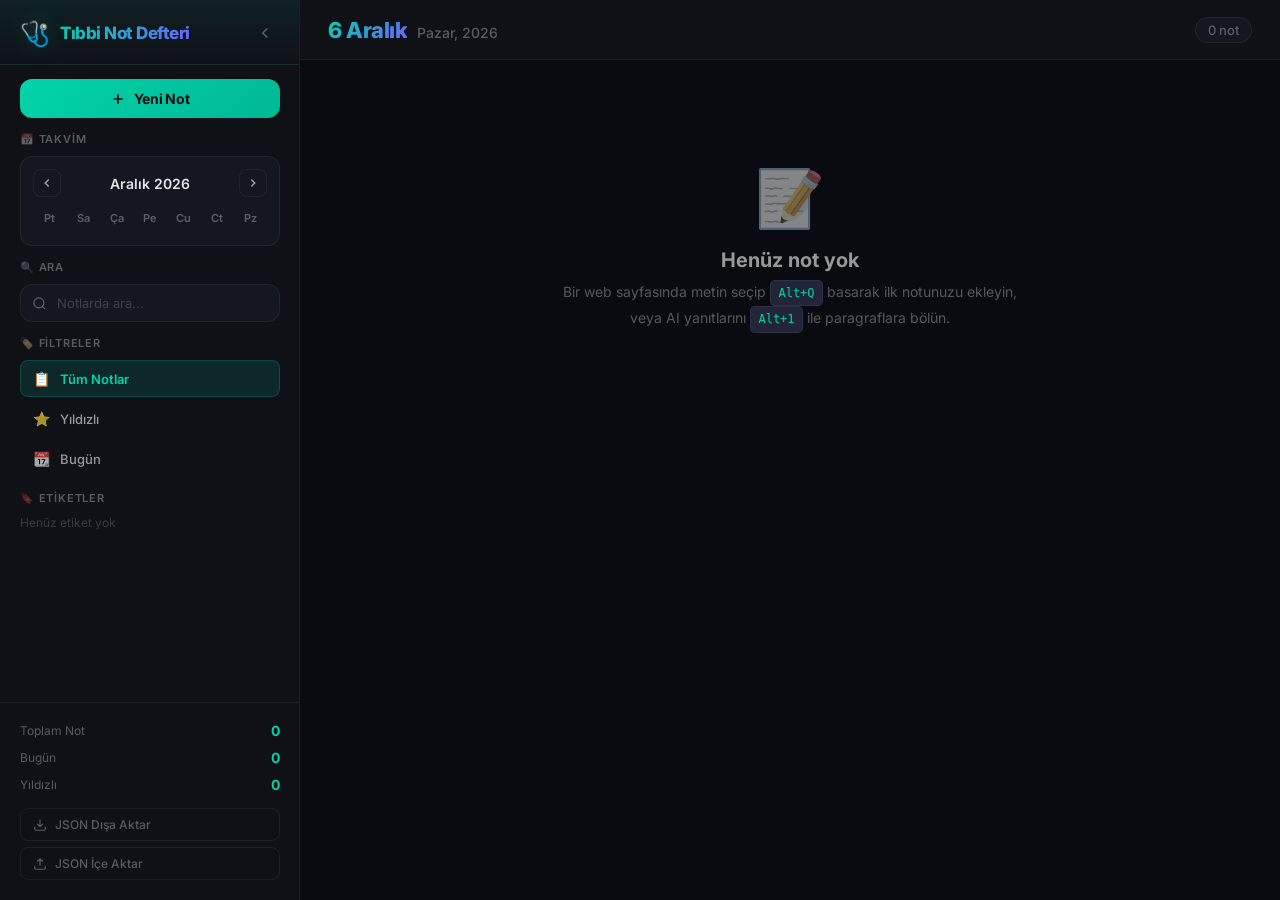
==== app/app.html @ 2c0965c0 "İlk commit: Tıbbi Not Kayıt ve Düzenleme Sistemi altyapısı" ====
<!DOCTYPE html>
<html lang="tr">
<head>
  <meta charset="UTF-8">
  <meta name="viewport" content="width=device-width, initial-scale=1.0">
  <title>Tıbbi Not Defteri</title>
  <link rel="preconnect" href="https://fonts.googleapis.com">
  <link rel="preconnect" href="https://fonts.gstatic.com" crossorigin>
  <link href="https://fonts.googleapis.com/css2?family=Inter:wght@300;400;500;600;700;800&display=swap" rel="stylesheet">
  <link rel="stylesheet" href="app.css">
</head>
<body>
  <div class="app-layout">
    <!-- ====== SIDEBAR ====== -->
    <aside class="sidebar" id="sidebar">
      <div class="sidebar-inner">
        <!-- Logo -->
        <div class="sidebar-header">
          <div class="sidebar-logo">
            <span class="sidebar-logo-icon">🩺</span>
            <span class="sidebar-logo-text">Tıbbi Not Defteri</span>
          </div>
          <button class="sidebar-toggle" id="sidebarToggle" title="Kenar çubuğunu kapat">
            <svg width="18" height="18" viewBox="0 0 24 24" fill="none" stroke="currentColor" stroke-width="2"><path d="M15 18l-6-6 6-6"/></svg>
          </button>
        </div>

        <!-- Quick Note -->
        <div class="sidebar-section">
          <button class="sidebar-new-note-btn" id="newNoteBtn">
            <svg width="16" height="16" viewBox="0 0 24 24" fill="none" stroke="currentColor" stroke-width="2.5"><path d="M12 5v14M5 12h14"/></svg>
            Yeni Not
          </button>
        </div>

        <!-- Calendar -->
        <div class="sidebar-section">
          <div class="sidebar-section-title">
            <span>📅 Takvim</span>
          </div>
          <div class="calendar" id="calendar">
            <div class="calendar-header">
              <button class="calendar-nav" id="calPrev">
                <svg width="14" height="14" viewBox="0 0 24 24" fill="none" stroke="currentColor" stroke-width="2.5"><path d="M15 18l-6-6 6-6"/></svg>
              </button>
              <span class="calendar-month" id="calMonth"></span>
              <button class="calendar-nav" id="calNext">
                <svg width="14" height="14" viewBox="0 0 24 24" fill="none" stroke="currentColor" stroke-width="2.5"><path d="M9 18l6-6-6-6"/></svg>
              </button>
            </div>
            <div class="calendar-weekdays">
              <span>Pt</span><span>Sa</span><span>Ça</span><span>Pe</span><span>Cu</span><span>Ct</span><span>Pz</span>
            </div>
            <div class="calendar-days" id="calDays"></div>
          </div>
        </div>

        <!-- Search -->
        <div class="sidebar-section">
          <div class="sidebar-section-title">
            <span>🔍 Ara</span>
          </div>
          <div class="search-box">
            <svg class="search-icon" width="15" height="15" viewBox="0 0 24 24" fill="none" stroke="currentColor" stroke-width="2"><circle cx="11" cy="11" r="8"/><path d="m21 21-4.35-4.35"/></svg>
            <input type="text" class="search-input" id="searchInput" placeholder="Notlarda ara...">
            <button class="search-clear" id="searchClear" style="display:none">✕</button>
          </div>
        </div>

        <!-- Filters -->
        <div class="sidebar-section">
          <div class="sidebar-section-title">
            <span>🏷️ Filtreler</span>
          </div>
          <div class="filter-buttons">
            <button class="filter-btn active" data-filter="all">
              <span class="filter-icon">📋</span> Tüm Notlar
            </button>
            <button class="filter-btn" data-filter="starred">
              <span class="filter-icon">⭐</span> Yıldızlı
            </button>
            <button class="filter-btn" data-filter="today">
              <span class="filter-icon">📆</span> Bugün
            </button>
          </div>
        </div>

        <!-- Tags -->
        <div class="sidebar-section">
          <div class="sidebar-section-title">
            <span>🔖 Etiketler</span>
          </div>
          <div class="tag-cloud" id="tagCloud">
            <div class="tag-empty">Henüz etiket yok</div>
          </div>
        </div>

        <!-- Stats -->
        <div class="sidebar-section sidebar-stats">
          <div class="sidebar-stat-row">
            <span class="sidebar-stat-label">Toplam Not</span>
            <span class="sidebar-stat-value" id="statTotal">0</span>
          </div>
          <div class="sidebar-stat-row">
            <span class="sidebar-stat-label">Bugün</span>
            <span class="sidebar-stat-value" id="statToday">0</span>
          </div>
          <div class="sidebar-stat-row">
            <span class="sidebar-stat-label">Yıldızlı</span>
            <span class="sidebar-stat-value" id="statStarred">0</span>
          </div>
        </div>

        <!-- Data Actions -->
        <div class="sidebar-section sidebar-data-actions">
          <button class="data-action-btn" id="exportBtn">
            <svg width="14" height="14" viewBox="0 0 24 24" fill="none" stroke="currentColor" stroke-width="2"><path d="M21 15v4a2 2 0 01-2 2H5a2 2 0 01-2-2v-4M7 10l5 5 5-5M12 15V3"/></svg>
            JSON Dışa Aktar
          </button>
          <button class="data-action-btn" id="importBtn">
            <svg width="14" height="14" viewBox="0 0 24 24" fill="none" stroke="currentColor" stroke-width="2"><path d="M21 15v4a2 2 0 01-2 2H5a2 2 0 01-2-2v-4M17 8l-5-5-5 5M12 3v12"/></svg>
            JSON İçe Aktar
          </button>
          <input type="file" id="importFile" accept=".json" style="display:none">
        </div>
      </div>
    </aside>

    <!-- ====== MAIN CONTENT ====== -->
    <main class="main-content" id="mainContent">
      <!-- Top Bar -->
      <div class="topbar">
        <button class="topbar-menu-btn" id="menuToggle" title="Menü">
          <svg width="20" height="20" viewBox="0 0 24 24" fill="none" stroke="currentColor" stroke-width="2"><path d="M3 12h18M3 6h18M3 18h18"/></svg>
        </button>
        <div class="topbar-title" id="topbarTitle">
          <span class="topbar-date-day" id="topbarDay"></span>
          <span class="topbar-date-full" id="topbarDate"></span>
        </div>
        <div class="topbar-actions">
          <span class="topbar-note-count" id="topbarNoteCount">0 not</span>
        </div>
      </div>

      <!-- Notes Container -->
      <div class="notes-container" id="notesContainer">
        <!-- Notes are rendered here dynamically -->
        <div class="notes-empty" id="notesEmpty">
          <div class="notes-empty-icon">📝</div>
          <div class="notes-empty-title">Henüz not yok</div>
          <div class="notes-empty-text">
            Bir web sayfasında metin seçip <kbd>Alt+Q</kbd> basarak ilk notunuzu ekleyin,<br>
            veya AI yanıtlarını <kbd>Alt+1</kbd> ile paragraflara bölün.
          </div>
        </div>
      </div>
    </main>
  </div>

  <!-- ====== MODALS ====== -->
  <!-- Edit Note Modal -->
  <div class="modal-overlay" id="editModal" style="display:none">
    <div class="modal">
      <div class="modal-header">
        <h2 class="modal-title">📝 Notu Düzenle</h2>
        <button class="modal-close" id="editModalClose">✕</button>
      </div>
      <div class="modal-body">
        <div class="modal-field">
          <label class="modal-label">İçerik</label>
          <textarea class="modal-textarea" id="editContent" rows="8"></textarea>
        </div>
        <div class="modal-field">
          <label class="modal-label">Kişisel Not</label>
          <textarea class="modal-textarea modal-textarea-sm" id="editUserNote" rows="3" placeholder="Kendi notlarınızı ekleyin..."></textarea>
        </div>
        <div class="modal-field">
          <label class="modal-label">Etiketler (virgülle ayırın)</label>
          <input type="text" class="modal-input" id="editTags" placeholder="acil, kardiyoloji, nöroloji">
        </div>
      </div>
      <div class="modal-footer">
        <button class="modal-btn modal-btn-secondary" id="editModalCancel">İptal</button>
        <button class="modal-btn modal-btn-primary" id="editModalSave">💾 Kaydet</button>
      </div>
    </div>
  </div>

  <!-- New Note Modal -->
  <div class="modal-overlay" id="newNoteModal" style="display:none">
    <div class="modal">
      <div class="modal-header">
        <h2 class="modal-title">✏️ Yeni Not</h2>
        <button class="modal-close" id="newNoteModalClose">✕</button>
      </div>
      <div class="modal-body">
        <div class="modal-field">
          <label class="modal-label">İçerik</label>
          <textarea class="modal-textarea" id="newNoteContent" rows="8" placeholder="Not içeriğinizi yazın..."></textarea>
        </div>
        <div class="modal-field">
          <label class="modal-label">Etiketler (virgülle ayırın)</label>
          <input type="text" class="modal-input" id="newNoteTags" placeholder="acil, kardiyoloji, nöroloji">
        </div>
      </div>
      <div class="modal-footer">
        <button class="modal-btn modal-btn-secondary" id="newNoteModalCancel">İptal</button>
        <button class="modal-btn modal-btn-primary" id="newNoteModalSave">📋 Kaydet</button>
      </div>
    </div>
  </div>

  <!-- Delete Confirm Modal -->
  <div class="modal-overlay" id="deleteModal" style="display:none">
    <div class="modal modal-sm">
      <div class="modal-header">
        <h2 class="modal-title">🗑️ Notu Sil</h2>
        <button class="modal-close" id="deleteModalClose">✕</button>
      </div>
      <div class="modal-body">
        <p class="modal-text">Bu notu silmek istediğinizden emin misiniz? Bu işlem geri alınamaz.</p>
      </div>
      <div class="modal-footer">
        <button class="modal-btn modal-btn-secondary" id="deleteModalCancel">İptal</button>
        <button class="modal-btn modal-btn-danger" id="deleteModalConfirm">🗑️ Sil</button>
      </div>
    </div>
  </div>

  <!-- Read Note Modal -->
  <div class="modal-overlay" id="readModal" style="display:none">
    <div class="modal" style="width: min(720px, 90vw);">
      <div class="modal-header">
        <h2 class="modal-title">📖 Notu Oku</h2>
        <div style="display:flex; gap:6px; align-items:center;">
          <span class="read-modal-meta" id="readModalMeta"></span>
          <button class="modal-close" id="readModalClose">✕</button>
        </div>
      </div>
      <div class="modal-body" style="max-height:60vh; overflow-y:auto;">
        <div id="readModalContent" class="note-card-content" style="font-size:15px; line-height:1.85; color:var(--text-primary); word-break:break-word; max-height:none; overflow-y:auto;"></div>
        <div id="readModalUserNote" style="display:none; margin-top:16px; padding:12px 16px; background:var(--accent-secondary-dim); border:1px solid rgba(108,99,255,0.12); border-radius:var(--radius-sm); font-size:14px; color:#b0adff; line-height:1.6; font-style:italic;"></div>
        <div id="readModalSource" style="display:none; margin-top:16px; font-size:12px; color:var(--text-tertiary);"></div>
        <div id="readModalTags" style="display:none; margin-top:12px; display:flex; gap:6px; flex-wrap:wrap;"></div>
      </div>
      <div class="modal-footer">
        <button class="modal-btn modal-btn-secondary" id="readModalEditBtn">✏️ Düzenle</button>
        <button class="modal-btn modal-btn-primary" id="readModalCloseBtn">Kapat</button>
      </div>
    </div>
  </div>
  <script src="storage.js"></script>
  <script src="app.js"></script>
</body>
</html>
---- app/app.css ----
/* ==========================================
   Tıbbi Not Defteri - Ana Uygulama Styles
   ========================================== */

@import url('https://fonts.googleapis.com/css2?family=Inter:wght@300;400;500;600;700;800&display=swap');

/* ==========================================
   CSS Custom Properties (Design Tokens)
   ========================================== */
:root {
  /* Colors */
  --bg-primary: #0a0b10;
  --bg-secondary: #0f1117;
  --bg-tertiary: #151720;
  --bg-card: #1a1d27;
  --bg-card-hover: #1f2233;
  --bg-elevated: #222538;

  --accent-primary: #00d4aa;
  --accent-primary-hover: #00e6b8;
  --accent-primary-dim: rgba(0, 212, 170, 0.12);
  --accent-primary-glow: rgba(0, 212, 170, 0.08);
  --accent-secondary: #6c63ff;
  --accent-secondary-dim: rgba(108, 99, 255, 0.12);
  --accent-danger: #ff5252;
  --accent-danger-dim: rgba(255, 82, 82, 0.12);
  --accent-warning: #ffb74d;
  --accent-star: #ffd700;

  --text-primary: #e4e4e7;
  --text-secondary: rgba(228, 228, 231, 0.65);
  --text-tertiary: rgba(228, 228, 231, 0.35);
  --text-muted: rgba(228, 228, 231, 0.2);

  --border-primary: rgba(255, 255, 255, 0.06);
  --border-hover: rgba(0, 212, 170, 0.2);
  --border-accent: rgba(0, 212, 170, 0.35);

  --shadow-sm: 0 2px 8px rgba(0, 0, 0, 0.2);
  --shadow-md: 0 4px 20px rgba(0, 0, 0, 0.3);
  --shadow-lg: 0 8px 40px rgba(0, 0, 0, 0.4);
  --shadow-glow: 0 0 30px rgba(0, 212, 170, 0.08);

  --radius-sm: 8px;
  --radius-md: 12px;
  --radius-lg: 16px;
  --radius-xl: 20px;

  --sidebar-width: 300px;
  --topbar-height: 60px;

  --transition-fast: 0.15s ease;
  --transition-normal: 0.25s ease;
  --transition-smooth: 0.35s cubic-bezier(0.4, 0, 0.2, 1);
}

/* ==========================================
   Reset & Base
   ========================================== */
*, *::before, *::after {
  box-sizing: border-box;
  margin: 0;
  padding: 0;
}

html, body {
  height: 100%;
  overflow: hidden;
}

body {
  font-family: 'Inter', -apple-system, BlinkMacSystemFont, 'Segoe UI', sans-serif;
  background: var(--bg-primary);
  color: var(--text-primary);
  -webkit-font-smoothing: antialiased;
  -moz-osx-font-smoothing: grayscale;
}

/* ==========================================
   App Layout
   ========================================== */
.app-layout {
  display: flex;
  height: 100vh;
  overflow: hidden;
}

/* ==========================================
   SIDEBAR
   ========================================== */
.sidebar {
  width: var(--sidebar-width);
  min-width: var(--sidebar-width);
  height: 100vh;
  background: var(--bg-secondary);
  border-right: 1px solid var(--border-primary);
  display: flex;
  flex-direction: column;
  transition: all var(--transition-smooth);
  overflow: hidden;
  position: relative;
  z-index: 100;
}

.sidebar.collapsed {
  width: 0;
  min-width: 0;
  border-right: none;
}

.sidebar-inner {
  width: var(--sidebar-width);
  height: 100%;
  overflow-y: auto;
  overflow-x: hidden;
  display: flex;
  flex-direction: column;
  padding-bottom: 20px;
}

.sidebar-inner::-webkit-scrollbar {
  width: 4px;
}

.sidebar-inner::-webkit-scrollbar-track {
  background: transparent;
}

.sidebar-inner::-webkit-scrollbar-thumb {
  background: rgba(255, 255, 255, 0.08);
  border-radius: 2px;
}

.sidebar-inner::-webkit-scrollbar-thumb:hover {
  background: rgba(255, 255, 255, 0.15);
}

/* Sidebar Header */
.sidebar-header {
  display: flex;
  align-items: center;
  justify-content: space-between;
  padding: 18px 20px 16px;
  border-bottom: 1px solid var(--border-primary);
  background: linear-gradient(180deg, var(--accent-primary-glow), transparent);
}

.sidebar-logo {
  display: flex;
  align-items: center;
  gap: 10px;
}

.sidebar-logo-icon {
  font-size: 24px;
  filter: drop-shadow(0 0 10px rgba(0, 212, 170, 0.4));
}

.sidebar-logo-text {
  font-size: 17px;
  font-weight: 800;
  background: linear-gradient(135deg, var(--accent-primary), var(--accent-secondary));
  -webkit-background-clip: text;
  -webkit-text-fill-color: transparent;
  background-clip: text;
  letter-spacing: -0.5px;
}

.sidebar-toggle {
  width: 30px;
  height: 30px;
  display: flex;
  align-items: center;
  justify-content: center;
  background: transparent;
  border: 1px solid transparent;
  border-radius: var(--radius-sm);
  color: var(--text-tertiary);
  cursor: pointer;
  transition: all var(--transition-fast);
}

.sidebar-toggle:hover {
  background: var(--accent-primary-dim);
  border-color: var(--border-hover);
  color: var(--accent-primary);
}

/* Sidebar Sections */
.sidebar-section {
  padding: 14px 20px 0;
}

.sidebar-section-title {
  font-size: 11px;
  font-weight: 600;
  text-transform: uppercase;
  letter-spacing: 0.8px;
  color: var(--text-tertiary);
  margin-bottom: 10px;
}

/* New Note Button */
.sidebar-new-note-btn {
  width: 100%;
  display: flex;
  align-items: center;
  justify-content: center;
  gap: 8px;
  padding: 11px;
  background: linear-gradient(135deg, var(--accent-primary), #00b894);
  border: none;
  border-radius: var(--radius-md);
  color: var(--bg-primary);
  font-family: inherit;
  font-size: 14px;
  font-weight: 700;
  cursor: pointer;
  transition: all var(--transition-normal);
  letter-spacing: -0.2px;
}

.sidebar-new-note-btn:hover {
  background: linear-gradient(135deg, var(--accent-primary-hover), var(--accent-primary));
  box-shadow: 0 4px 24px rgba(0, 212, 170, 0.3);
  transform: translateY(-1px);
}

.sidebar-new-note-btn:active {
  transform: translateY(0);
}

/* ==========================================
   CALENDAR
   ========================================== */
.calendar {
  background: var(--bg-tertiary);
  border: 1px solid var(--border-primary);
  border-radius: var(--radius-md);
  padding: 12px;
  overflow: hidden;
}

.calendar-header {
  display: flex;
  align-items: center;
  justify-content: space-between;
  margin-bottom: 10px;
}

.calendar-month {
  font-size: 14px;
  font-weight: 600;
  color: var(--text-primary);
}

.calendar-nav {
  width: 28px;
  height: 28px;
  display: flex;
  align-items: center;
  justify-content: center;
  background: transparent;
  border: 1px solid var(--border-primary);
  border-radius: var(--radius-sm);
  color: var(--text-secondary);
  cursor: pointer;
  transition: all var(--transition-fast);
}

.calendar-nav:hover {
  background: var(--accent-primary-dim);
  border-color: var(--border-hover);
  color: var(--accent-primary);
}

.calendar-weekdays {
  display: grid;
  grid-template-columns: repeat(7, 1fr);
  gap: 0;
  margin-bottom: 4px;
}

.calendar-weekdays span {
  text-align: center;
  font-size: 11px;
  font-weight: 600;
  color: var(--text-tertiary);
  padding: 4px 0;
}

.calendar-days {
  display: grid;
  grid-template-columns: repeat(7, 1fr);
  gap: 2px;
}

.calendar-day {
  aspect-ratio: 1;
  display: flex;
  align-items: center;
  justify-content: center;
  font-size: 12px;
  font-weight: 500;
  color: var(--text-secondary);
  border-radius: var(--radius-sm);
  cursor: pointer;
  transition: all var(--transition-fast);
  position: relative;
  border: 1px solid transparent;
}

.calendar-day:hover {
  background: var(--accent-primary-dim);
  color: var(--accent-primary);
}

.calendar-day.today {
  background: var(--accent-primary-dim);
  color: var(--accent-primary);
  font-weight: 700;
  border-color: var(--border-hover);
}

.calendar-day.selected {
  background: var(--accent-primary);
  color: var(--bg-primary);
  font-weight: 700;
  box-shadow: 0 0 12px rgba(0, 212, 170, 0.3);
}

.calendar-day.has-notes::after {
  content: '';
  position: absolute;
  bottom: 3px;
  width: 4px;
  height: 4px;
  background: var(--accent-primary);
  border-radius: 50%;
}

.calendar-day.selected.has-notes::after {
  background: var(--bg-primary);
}

.calendar-day.other-month {
  color: var(--text-muted);
}

.calendar-day.empty {
  cursor: default;
}

/* ==========================================
   SEARCH
   ========================================== */
.search-box {
  position: relative;
  display: flex;
  align-items: center;
}

.search-icon {
  position: absolute;
  left: 12px;
  color: var(--text-tertiary);
  pointer-events: none;
}

.search-input {
  width: 100%;
  padding: 10px 36px 10px 36px;
  background: var(--bg-tertiary);
  border: 1px solid var(--border-primary);
  border-radius: var(--radius-md);
  color: var(--text-primary);
  font-family: inherit;
  font-size: 13px;
  outline: none;
  transition: all var(--transition-fast);
}

.search-input:focus {
  border-color: var(--border-accent);
  background: rgba(0, 212, 170, 0.03);
  box-shadow: 0 0 0 3px rgba(0, 212, 170, 0.06);
}

.search-input::placeholder {
  color: var(--text-muted);
}

.search-clear {
  position: absolute;
  right: 8px;
  width: 22px;
  height: 22px;
  display: flex;
  align-items: center;
  justify-content: center;
  background: rgba(255, 255, 255, 0.06);
  border: none;
  border-radius: 50%;
  color: var(--text-tertiary);
  font-size: 10px;
  cursor: pointer;
  transition: all var(--transition-fast);
}

.search-clear:hover {
  background: var(--accent-danger-dim);
  color: var(--accent-danger);
}

/* ==========================================
   FILTERS
   ========================================== */
.filter-buttons {
  display: flex;
  flex-direction: column;
  gap: 3px;
}

.filter-btn {
  display: flex;
  align-items: center;
  gap: 10px;
  padding: 9px 12px;
  background: transparent;
  border: 1px solid transparent;
  border-radius: var(--radius-sm);
  color: var(--text-secondary);
  font-family: inherit;
  font-size: 13px;
  font-weight: 500;
  cursor: pointer;
  transition: all var(--transition-fast);
  text-align: left;
}

.filter-btn:hover {
  background: var(--bg-tertiary);
  color: var(--text-primary);
}

.filter-btn.active {
  background: var(--accent-primary-dim);
  color: var(--accent-primary);
  border-color: var(--border-hover);
  font-weight: 600;
}

.filter-icon {
  font-size: 14px;
}

/* ==========================================
   TAGS
   ========================================== */
.tag-cloud {
  display: flex;
  flex-wrap: wrap;
  gap: 6px;
}

.tag-item {
  display: inline-flex;
  align-items: center;
  gap: 4px;
  padding: 4px 10px;
  background: var(--accent-secondary-dim);
  border: 1px solid rgba(108, 99, 255, 0.15);
  border-radius: 20px;
  color: #a39dff;
  font-size: 12px;
  font-weight: 500;
  cursor: pointer;
  transition: all var(--transition-fast);
}

.tag-item:hover {
  background: rgba(108, 99, 255, 0.2);
  border-color: rgba(108, 99, 255, 0.35);
}

.tag-item.active {
  background: var(--accent-secondary);
  color: white;
}

.tag-count {
  font-size: 10px;
  opacity: 0.6;
}

.tag-empty {
  font-size: 12px;
  color: var(--text-muted);
}

/* ==========================================
   SIDEBAR STATS
   ========================================== */
.sidebar-stats {
  margin-top: auto;
  padding-top: 14px !important;
  border-top: 1px solid var(--border-primary);
}

.sidebar-stat-row {
  display: flex;
  align-items: center;
  justify-content: space-between;
  padding: 5px 0;
}

.sidebar-stat-label {
  font-size: 12px;
  color: var(--text-tertiary);
}

.sidebar-stat-value {
  font-size: 14px;
  font-weight: 700;
  color: var(--accent-primary);
}

/* ==========================================
   DATA ACTIONS
   ========================================== */
.sidebar-data-actions {
  display: flex;
  flex-direction: column;
  gap: 6px;
  padding-top: 10px !important;
}

.data-action-btn {
  display: flex;
  align-items: center;
  gap: 8px;
  padding: 8px 12px;
  background: transparent;
  border: 1px solid var(--border-primary);
  border-radius: var(--radius-sm);
  color: var(--text-tertiary);
  font-family: inherit;
  font-size: 12px;
  font-weight: 500;
  cursor: pointer;
  transition: all var(--transition-fast);
}

.data-action-btn:hover {
  background: var(--bg-tertiary);
  border-color: var(--border-hover);
  color: var(--text-secondary);
}

/* ==========================================
   MAIN CONTENT
   ========================================== */
.main-content {
  flex: 1;
  display: flex;
  flex-direction: column;
  overflow: hidden;
  background: var(--bg-primary);
  min-height: 0;
  position: relative;
}

/* ==========================================
   TOPBAR
   ========================================== */
.topbar {
  display: flex;
  align-items: center;
  gap: 16px;
  padding: 0 28px;
  height: var(--topbar-height);
  min-height: var(--topbar-height);
  border-bottom: 1px solid var(--border-primary);
  background: var(--bg-secondary);
}

.topbar-menu-btn {
  display: none;
  width: 36px;
  height: 36px;
  align-items: center;
  justify-content: center;
  background: transparent;
  border: 1px solid var(--border-primary);
  border-radius: var(--radius-sm);
  color: var(--text-secondary);
  cursor: pointer;
  transition: all var(--transition-fast);
}

.topbar-menu-btn:hover {
  background: var(--accent-primary-dim);
  color: var(--accent-primary);
}

.sidebar.collapsed ~ .main-content .topbar-menu-btn {
  display: flex;
}

.topbar-title {
  display: flex;
  align-items: baseline;
  gap: 10px;
}

.topbar-date-day {
  font-size: 22px;
  font-weight: 800;
  background: linear-gradient(135deg, var(--accent-primary), var(--accent-secondary));
  -webkit-background-clip: text;
  -webkit-text-fill-color: transparent;
  background-clip: text;
  letter-spacing: -0.5px;
}

.topbar-date-full {
  font-size: 14px;
  color: var(--text-tertiary);
  font-weight: 500;
}

.topbar-actions {
  margin-left: auto;
  display: flex;
  align-items: center;
  gap: 12px;
}

.topbar-note-count {
  font-size: 13px;
  color: var(--text-tertiary);
  font-weight: 500;
  padding: 4px 12px;
  background: var(--bg-tertiary);
  border-radius: 20px;
  border: 1px solid var(--border-primary);
}

/* ==========================================
   NOTES CONTAINER
   ========================================== */
.notes-container {
  flex: 1;
  overflow-y: auto;
  overflow-x: hidden;
  padding: 24px 28px;
  display: flex;
  flex-direction: column;
  gap: 12px;
  min-height: 0;
  height: calc(100vh - var(--topbar-height));
  max-height: calc(100vh - var(--topbar-height));
}

.notes-container::-webkit-scrollbar {
  width: 6px;
}

.notes-container::-webkit-scrollbar-track {
  background: transparent;
}

.notes-container::-webkit-scrollbar-thumb {
  background: rgba(255, 255, 255, 0.06);
  border-radius: 3px;
}

.notes-container::-webkit-scrollbar-thumb:hover {
  background: rgba(255, 255, 255, 0.12);
}

/* Empty State */
.notes-empty {
  display: flex;
  flex-direction: column;
  align-items: center;
  justify-content: center;
  padding: 80px 20px;
  text-align: center;
}

.notes-empty.hidden {
  display: none;
}

.notes-empty-icon {
  font-size: 56px;
  margin-bottom: 16px;
  filter: grayscale(0.5);
  opacity: 0.5;
}

.notes-empty-title {
  font-size: 20px;
  font-weight: 700;
  color: var(--text-secondary);
  margin-bottom: 8px;
}

.notes-empty-text {
  font-size: 14px;
  color: var(--text-tertiary);
  line-height: 1.7;
}

.notes-empty-text kbd {
  display: inline-block;
  padding: 2px 7px;
  background: var(--bg-elevated);
  border: 1px solid var(--border-primary);
  border-radius: 5px;
  font-family: 'SF Mono', Consolas, monospace;
  font-size: 12px;
  color: var(--accent-primary);
}

/* ==========================================
   NOTE CARD
   ========================================== */
.note-card {
  background: var(--bg-card);
  border: 1px solid var(--border-primary);
  border-radius: var(--radius-lg);
  padding: 20px 22px;
  transition: all var(--transition-normal);
  position: relative;
  overflow: hidden;
  animation: noteCardIn 0.35s ease forwards;
  opacity: 0;
  transform: translateY(8px);
  flex-shrink: 0;
}

@keyframes noteCardIn {
  to {
    opacity: 1;
    transform: translateY(0);
  }
}

.note-card::before {
  content: '';
  position: absolute;
  top: 0;
  left: 0;
  width: 3px;
  height: 100%;
  background: linear-gradient(180deg, var(--accent-primary), var(--accent-secondary));
  opacity: 0;
  transition: opacity var(--transition-normal);
}

.note-card:hover {
  background: var(--bg-card-hover);
  border-color: var(--border-hover);
  box-shadow: var(--shadow-glow);
}

.note-card:hover::before {
  opacity: 1;
}

.note-card.starred {
  border-color: rgba(255, 215, 0, 0.15);
}

.note-card.starred::before {
  background: linear-gradient(180deg, var(--accent-star), #ff8c00);
  opacity: 1;
}

/* Card Header */
.note-card-header {
  display: flex;
  align-items: flex-start;
  justify-content: space-between;
  margin-bottom: 12px;
}

.note-card-meta {
  display: flex;
  align-items: center;
  gap: 10px;
}

.note-card-time {
  font-size: 12px;
  font-weight: 600;
  color: var(--accent-primary);
}

.note-card-method {
  font-size: 11px;
  padding: 2px 8px;
  background: var(--accent-primary-dim);
  border: 1px solid rgba(0, 212, 170, 0.1);
  border-radius: 20px;
  color: var(--accent-primary);
  font-weight: 500;
}

.note-card-actions {
  display: flex;
  align-items: center;
  gap: 4px;
}


.note-card-action {
  width: 30px;
  height: 30px;
  display: flex;
  align-items: center;
  justify-content: center;
  background: transparent;
  border: 1px solid transparent;
  border-radius: var(--radius-sm);
  color: var(--text-tertiary);
  font-size: 14px;
  cursor: pointer;
  transition: all var(--transition-fast);
}

.note-card-action:hover {
  background: var(--bg-elevated);
  border-color: var(--border-primary);
  color: var(--text-primary);
}

.note-card-action.star-btn {
  opacity: 1;
}

.note-card-action.star-btn.starred {
  color: var(--accent-star);
}

.note-card-action.star-btn:hover {
  color: var(--accent-star);
}

.note-card-action.delete-btn:hover {
  background: var(--accent-danger-dim);
  border-color: rgba(255, 82, 82, 0.2);
  color: var(--accent-danger);
}

.note-card-action.read-btn:hover {
  background: var(--accent-primary-dim);
  border-color: var(--border-hover);
  color: var(--accent-primary);
}

/* Card Content */
.note-card-content {
  font-size: 14px;
  line-height: 1.75;
  color: var(--text-primary);
  word-break: break-word;
  margin-bottom: 12px;
  max-height: 300px;
  overflow: hidden;
  position: relative;
}

.note-card-content p {
  margin-bottom: 8px;
}

.note-card-content p:last-child {
  margin-bottom: 0;
}

.note-card-content img {
  max-width: 100%;
  height: auto;
  border-radius: var(--radius-sm);
  margin: 8px 0;
  border: 1px solid var(--border-primary);
}

.note-card-content table {
  width: 100%;
  border-collapse: collapse;
  margin: 10px 0;
  font-size: 13px;
}

.note-card-content th,
.note-card-content td {
  padding: 8px 12px;
  border: 1px solid var(--border-primary);
  text-align: left;
}

.note-card-content th {
  background: var(--bg-elevated);
  font-weight: 600;
  color: var(--accent-primary);
}

.note-card-content tr:nth-child(even) {
  background: rgba(255, 255, 255, 0.02);
}

.note-card-content h1,
.note-card-content h2,
.note-card-content h3,
.note-card-content h4 {
  margin: 12px 0 6px;
  color: var(--accent-primary);
}

.note-card-content ul,
.note-card-content ol {
  padding-left: 20px;
  margin: 6px 0;
}

.note-card-content li {
  margin-bottom: 4px;
}

.note-card-content pre {
  background: var(--bg-elevated);
  padding: 10px 14px;
  border-radius: var(--radius-sm);
  overflow-x: auto;
  font-size: 13px;
  margin: 8px 0;
}

.note-card-content blockquote {
  border-left: 3px solid var(--accent-primary);
  padding-left: 12px;
  margin: 8px 0;
  color: var(--text-secondary);
}

.note-card-content strong,
.note-card-content b {
  color: var(--text-primary);
  font-weight: 600;
}

.note-card-content.expanded {
  max-height: none;
}

.note-card-content.truncated::after {
  content: '';
  position: absolute;
  bottom: 0;
  left: 0;
  right: 0;
  height: 60px;
  background: linear-gradient(transparent, var(--bg-card));
  pointer-events: none;
}

.note-card:hover .note-card-content.truncated::after {
  background: linear-gradient(transparent, var(--bg-card-hover));
}

.note-card-expand {
  display: none;
  align-items: center;
  gap: 6px;
  padding: 6px 12px;
  background: var(--accent-primary-dim);
  border: 1px solid var(--border-hover);
  border-radius: var(--radius-sm);
  color: var(--accent-primary);
  font-family: inherit;
  font-size: 12px;
  font-weight: 600;
  cursor: pointer;
  margin-bottom: 12px;
  transition: all var(--transition-fast);
}

.note-card-expand:hover {
  background: rgba(0, 212, 170, 0.18);
}

.note-card-expand.visible {
  display: inline-flex;
}

/* User Note */
.note-card-user-note {
  padding: 10px 14px;
  background: var(--accent-secondary-dim);
  border: 1px solid rgba(108, 99, 255, 0.12);
  border-radius: var(--radius-sm);
  margin-bottom: 12px;
  font-size: 13px;
  color: #b0adff;
  line-height: 1.6;
  font-style: italic;
}

.note-card-user-note::before {
  content: '💬 ';
}

/* Card Footer */
.note-card-footer {
  display: flex;
  align-items: center;
  justify-content: space-between;
  flex-wrap: wrap;
  gap: 8px;
}

.note-card-source {
  display: flex;
  align-items: center;
  gap: 6px;
  font-size: 12px;
  color: var(--text-tertiary);
  max-width: 60%;
  overflow: hidden;
}

.note-card-source a {
  color: var(--text-tertiary);
  text-decoration: none;
  overflow: hidden;
  text-overflow: ellipsis;
  white-space: nowrap;
  transition: color var(--transition-fast);
}

.note-card-source a:hover {
  color: var(--accent-primary);
}

.note-card-tags {
  display: flex;
  align-items: center;
  gap: 4px;
  flex-wrap: wrap;
}

.note-tag {
  display: inline-flex;
  align-items: center;
  padding: 2px 8px;
  background: var(--accent-secondary-dim);
  border-radius: 12px;
  font-size: 11px;
  font-weight: 500;
  color: #a39dff;
}

/* ==========================================
   MODALS
   ========================================== */
.modal-overlay {
  position: fixed;
  top: 0;
  left: 0;
  width: 100%;
  height: 100%;
  background: rgba(0, 0, 0, 0.6);
  backdrop-filter: blur(6px);
  display: flex;
  align-items: center;
  justify-content: center;
  z-index: 1000;
  opacity: 0;
  animation: modalFadeIn 0.25s ease forwards;
}

@keyframes modalFadeIn {
  to { opacity: 1; }
}

.modal {
  width: min(560px, 90vw);
  background: var(--bg-secondary);
  border: 1px solid var(--border-primary);
  border-radius: var(--radius-xl);
  box-shadow: var(--shadow-lg), var(--shadow-glow);
  overflow: hidden;
  animation: modalSlideIn 0.3s cubic-bezier(0.34, 1.56, 0.64, 1) forwards;
  transform: scale(0.95) translateY(10px);
  opacity: 0;
}

.modal-sm {
  width: min(420px, 90vw);
}

@keyframes modalSlideIn {
  to {
    transform: scale(1) translateY(0);
    opacity: 1;
  }
}

.modal-header {
  display: flex;
  align-items: center;
  justify-content: space-between;
  padding: 20px 24px;
  border-bottom: 1px solid var(--border-primary);
}

.modal-title {
  font-size: 18px;
  font-weight: 700;
  color: var(--text-primary);
}

.modal-close {
  width: 32px;
  height: 32px;
  display: flex;
  align-items: center;
  justify-content: center;
  background: transparent;
  border: 1px solid var(--border-primary);
  border-radius: var(--radius-sm);
  color: var(--text-tertiary);
  font-size: 14px;
  cursor: pointer;
  transition: all var(--transition-fast);
}

.modal-close:hover {
  background: var(--accent-danger-dim);
  border-color: rgba(255, 82, 82, 0.2);
  color: var(--accent-danger);
}

.modal-body {
  padding: 20px 24px;
  display: flex;
  flex-direction: column;
  gap: 16px;
}

.modal-field {
  display: flex;
  flex-direction: column;
  gap: 6px;
}

.modal-label {
  font-size: 13px;
  font-weight: 600;
  color: var(--text-secondary);
}

.modal-textarea,
.modal-input {
  padding: 12px 14px;
  background: var(--bg-tertiary);
  border: 1px solid var(--border-primary);
  border-radius: var(--radius-md);
  color: var(--text-primary);
  font-family: inherit;
  font-size: 14px;
  line-height: 1.6;
  outline: none;
  resize: vertical;
  transition: all var(--transition-fast);
}

.modal-textarea:focus,
.modal-input:focus {
  border-color: var(--border-accent);
  background: rgba(0, 212, 170, 0.03);
  box-shadow: 0 0 0 3px rgba(0, 212, 170, 0.06);
}

.modal-textarea::placeholder,
.modal-input::placeholder {
  color: var(--text-muted);
}

.modal-textarea-sm {
  resize: none;
}

.modal-text {
  font-size: 14px;
  color: var(--text-secondary);
  line-height: 1.6;
}

.modal-footer {
  display: flex;
  align-items: center;
  justify-content: flex-end;
  gap: 10px;
  padding: 16px 24px;
  border-top: 1px solid var(--border-primary);
}

.modal-btn {
  padding: 10px 20px;
  border: 1px solid var(--border-primary);
  border-radius: var(--radius-md);
  font-family: inherit;
  font-size: 14px;
  font-weight: 600;
  cursor: pointer;
  transition: all var(--transition-fast);
}

.modal-btn-secondary {
  background: transparent;
  color: var(--text-secondary);
}

.modal-btn-secondary:hover {
  background: var(--bg-tertiary);
  color: var(--text-primary);
}

.modal-btn-primary {
  background: linear-gradient(135deg, var(--accent-primary), #00b894);
  border-color: var(--accent-primary);
  color: var(--bg-primary);
}

.modal-btn-primary:hover {
  box-shadow: 0 4px 20px rgba(0, 212, 170, 0.3);
  transform: translateY(-1px);
}

.modal-btn-danger {
  background: var(--accent-danger);
  border-color: var(--accent-danger);
  color: white;
}

.modal-btn-danger:hover {
  box-shadow: 0 4px 20px rgba(255, 82, 82, 0.3);
  transform: translateY(-1px);
}

/* ==========================================
   RESPONSIVE
   ========================================== */
@media (max-width: 768px) {
  .sidebar {
    position: fixed;
    left: 0;
    top: 0;
    width: var(--sidebar-width);
    min-width: var(--sidebar-width);
    box-shadow: var(--shadow-lg);
  }

  .sidebar.collapsed {
    transform: translateX(-100%);
    width: var(--sidebar-width);
    min-width: var(--sidebar-width);
  }

  .topbar-menu-btn {
    display: flex !important;
  }

  .notes-container {
    padding: 16px;
  }
}

/* ==========================================
   SCROLLBAR GLOBAL
   ========================================== */
::-webkit-scrollbar {
  width: 6px;
}

::-webkit-scrollbar-track {
  background: transparent;
}

::-webkit-scrollbar-thumb {
  background: rgba(255, 255, 255, 0.06);
  border-radius: 3px;
}

::-webkit-scrollbar-thumb:hover {
  background: rgba(255, 255, 255, 0.12);
}

/* ==========================================
   TOAST (in-app)
   ========================================== */
.app-toast {
  position: fixed;
  bottom: 24px;
  right: 24px;
  z-index: 2000;
  display: flex;
  align-items: center;
  gap: 10px;
  padding: 14px 22px;
  background: var(--bg-card);
  border: 1px solid var(--border-accent);
  border-radius: var(--radius-lg);
  color: var(--text-primary);
  font-size: 14px;
  font-weight: 500;
  box-shadow: var(--shadow-lg), var(--shadow-glow);
  animation: toastIn 0.35s cubic-bezier(0.34, 1.56, 0.64, 1) forwards;
  opacity: 0;
  transform: translateY(20px);
}

@keyframes toastIn {
  to {
    opacity: 1;
    transform: translateY(0);
  }
}
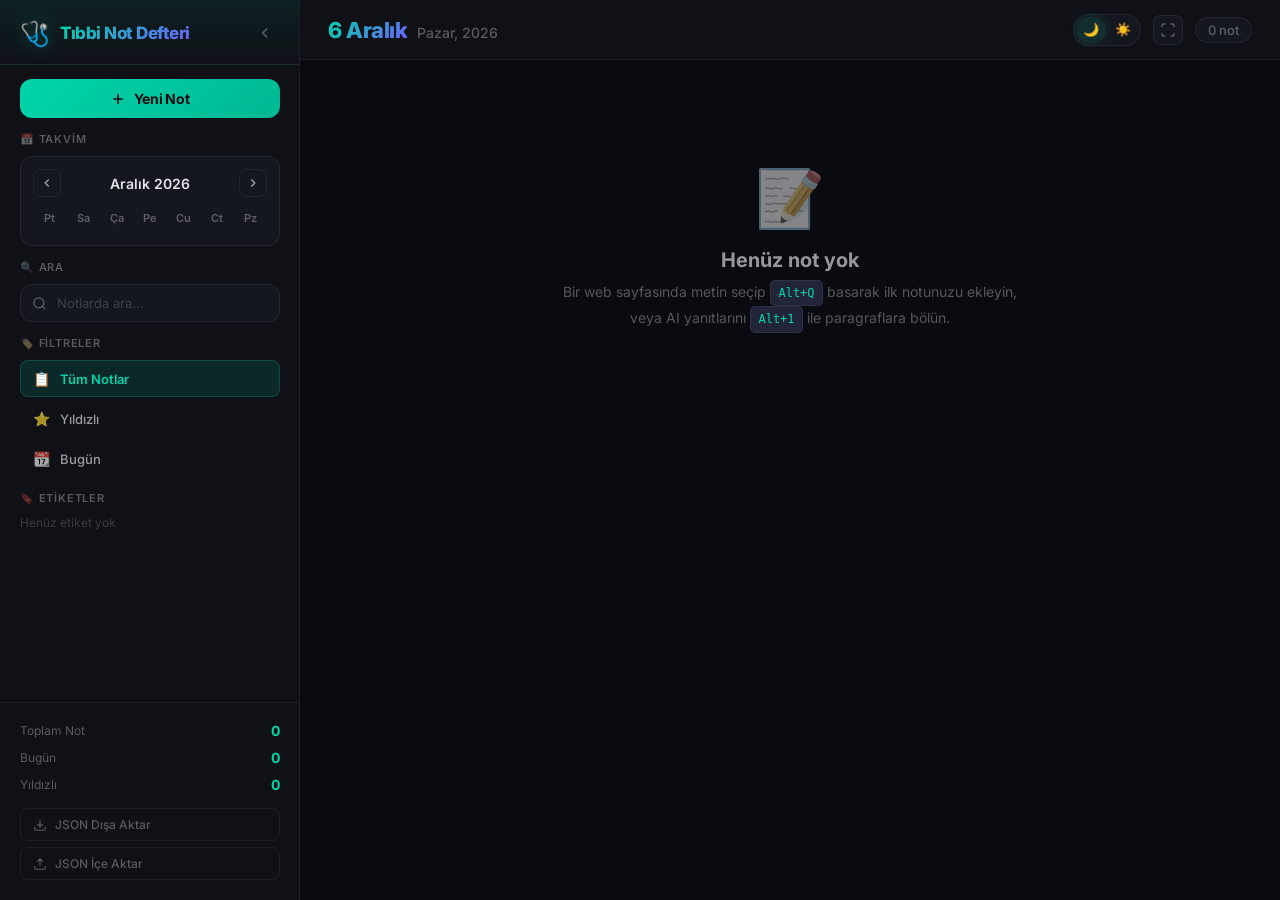
==== commit 22f61058: "Tam ekran okuma modu, tema seceneği, genislik kontrolu panel yapisi ve odaklanma duzeltmeleri" ====
--- a/app/app.html
+++ b/app/app.html
@@ -95,6 +95,7 @@
           </div>
         </div>
 
+
         <!-- Stats -->
         <div class="sidebar-section sidebar-stats">
           <div class="sidebar-stat-row">
@@ -138,6 +139,13 @@
           <span class="topbar-date-full" id="topbarDate"></span>
         </div>
         <div class="topbar-actions">
+          <div class="topbar-theme-toggle" id="themeToggle">
+            <button class="topbar-theme-btn active" data-theme="dark" title="Koyu Tema">🌙</button>
+            <button class="topbar-theme-btn" data-theme="light" title="Açık Tema">☀️</button>
+          </div>
+          <button class="topbar-icon-btn" id="topbarFullscreen" title="Tam Ekran">
+            <svg width="16" height="16" viewBox="0 0 24 24" fill="none" stroke="currentColor" stroke-width="2"><path d="M8 3H5a2 2 0 00-2 2v3m18 0V5a2 2 0 00-2-2h-3m0 18h3a2 2 0 002-2v-3M3 16v3a2 2 0 002 2h3"/></svg>
+          </button>
           <span class="topbar-note-count" id="topbarNoteCount">0 not</span>
         </div>
       </div>
@@ -229,11 +237,23 @@
 
   <!-- Read Note Modal -->
   <div class="modal-overlay" id="readModal" style="display:none">
-    <div class="modal" style="width: min(720px, 90vw);">
+    <div class="modal read-modal" id="readModalDialog" style="width: min(720px, 90vw);">
       <div class="modal-header">
         <h2 class="modal-title">📖 Notu Oku</h2>
+        <div class="read-modal-width-control" id="readModalWidthControl">
+          <button class="width-toggle-btn" id="widthToggleBtn" title="Genişlik Ayarla">
+            <svg width="14" height="14" viewBox="0 0 24 24" fill="none" stroke="currentColor" stroke-width="2"><path d="M21 3H3v18h18V3zM9 3v18M15 3v18"/></svg>
+          </button>
+          <div class="width-slider-panel" id="widthSliderPanel">
+            <input type="range" class="width-slider" id="readModalWidthSlider" min="40" max="100" value="65" title="İçerik genişliği">
+            <span class="width-value" id="readModalWidthValue">65%</span>
+          </div>
+        </div>
         <div style="display:flex; gap:6px; align-items:center;">
           <span class="read-modal-meta" id="readModalMeta"></span>
+          <button class="modal-header-btn" id="readModalFullscreen" title="Tam Ekran">
+            <svg width="16" height="16" viewBox="0 0 24 24" fill="none" stroke="currentColor" stroke-width="2"><path d="M8 3H5a2 2 0 00-2 2v3m18 0V5a2 2 0 00-2-2h-3m0 18h3a2 2 0 002-2v-3M3 16v3a2 2 0 002 2h3"/></svg>
+          </button>
           <button class="modal-close" id="readModalClose">✕</button>
         </div>
       </div>
@@ -243,9 +263,22 @@
         <div id="readModalSource" style="display:none; margin-top:16px; font-size:12px; color:var(--text-tertiary);"></div>
         <div id="readModalTags" style="display:none; margin-top:12px; display:flex; gap:6px; flex-wrap:wrap;"></div>
       </div>
-      <div class="modal-footer">
-        <button class="modal-btn modal-btn-secondary" id="readModalEditBtn">✏️ Düzenle</button>
-        <button class="modal-btn modal-btn-primary" id="readModalCloseBtn">Kapat</button>
+      <div class="modal-footer read-modal-footer">
+        <div class="read-modal-nav">
+          <button class="modal-btn modal-btn-nav" id="readModalPrev" title="Önceki Not">
+            <svg width="16" height="16" viewBox="0 0 24 24" fill="none" stroke="currentColor" stroke-width="2.5"><path d="M15 18l-6-6 6-6"/></svg>
+            <span>Önceki</span>
+          </button>
+          <span class="read-modal-counter" id="readModalCounter"></span>
+          <button class="modal-btn modal-btn-nav" id="readModalNext" title="Sonraki Not">
+            <span>Sonraki</span>
+            <svg width="16" height="16" viewBox="0 0 24 24" fill="none" stroke="currentColor" stroke-width="2.5"><path d="M9 18l6-6-6-6"/></svg>
+          </button>
+        </div>
+        <div class="read-modal-actions">
+          <button class="modal-btn modal-btn-secondary" id="readModalEditBtn">✏️ Düzenle</button>
+          <button class="modal-btn modal-btn-primary" id="readModalCloseBtn">Kapat</button>
+        </div>
       </div>
     </div>
   </div>
--- a/app/app.css
+++ b/app/app.css
@@ -644,6 +644,62 @@
   background: var(--bg-tertiary);
   border-radius: 20px;
   border: 1px solid var(--border-primary);
+}
+
+/* Topbar Theme Toggle */
+.topbar-theme-toggle {
+  display: flex;
+  gap: 2px;
+  padding: 2px;
+  background: var(--bg-tertiary);
+  border: 1px solid var(--border-primary);
+  border-radius: 20px;
+}
+
+.topbar-theme-btn {
+  width: 30px;
+  height: 26px;
+  display: flex;
+  align-items: center;
+  justify-content: center;
+  background: transparent;
+  border: none;
+  border-radius: 20px;
+  font-size: 13px;
+  cursor: pointer;
+  transition: all var(--transition-fast);
+  padding: 0;
+}
+
+.topbar-theme-btn:hover {
+  background: rgba(255, 255, 255, 0.06);
+}
+
+.topbar-theme-btn.active {
+  background: var(--accent-primary-dim);
+  box-shadow: 0 0 8px rgba(0, 212, 170, 0.15);
+}
+
+/* Topbar icon button (fullscreen) */
+.topbar-icon-btn {
+  width: 30px;
+  height: 30px;
+  display: flex;
+  align-items: center;
+  justify-content: center;
+  background: var(--bg-tertiary);
+  border: 1px solid var(--border-primary);
+  border-radius: 8px;
+  color: var(--text-tertiary);
+  cursor: pointer;
+  transition: all var(--transition-fast);
+  padding: 0;
+}
+
+.topbar-icon-btn:hover {
+  background: var(--accent-primary-dim);
+  border-color: var(--border-hover);
+  color: var(--accent-primary);
 }
 
 /* ==========================================
@@ -1097,6 +1153,12 @@
   animation: modalSlideIn 0.3s cubic-bezier(0.34, 1.56, 0.64, 1) forwards;
   transform: scale(0.95) translateY(10px);
   opacity: 0;
+}
+
+.read-modal {
+  display: flex;
+  flex-direction: column;
+  transition: all var(--transition-smooth);
 }
 
 .modal-sm {
@@ -1331,3 +1393,323 @@
     transform: translateY(0);
   }
 }
+
+/* ==========================================
+   READ MODAL - Fullscreen & Navigation
+   ========================================== */
+
+/* Header button (fullscreen toggle) */
+.modal-header-btn {
+  width: 32px;
+  height: 32px;
+  display: flex;
+  align-items: center;
+  justify-content: center;
+  background: transparent;
+  border: 1px solid var(--border-primary);
+  border-radius: var(--radius-sm);
+  color: var(--text-tertiary);
+  cursor: pointer;
+  transition: all var(--transition-fast);
+}
+
+.modal-header-btn:hover {
+  background: var(--accent-primary-dim);
+  border-color: var(--border-hover);
+  color: var(--accent-primary);
+}
+
+/* Read modal footer layout */
+.read-modal-footer {
+  justify-content: space-between !important;
+}
+
+.read-modal-nav {
+  display: flex;
+  align-items: center;
+  gap: 8px;
+}
+
+.read-modal-actions {
+  display: flex;
+  align-items: center;
+  gap: 10px;
+}
+
+/* Navigation buttons */
+.modal-btn-nav {
+  display: inline-flex;
+  align-items: center;
+  gap: 6px;
+  padding: 8px 14px;
+  background: var(--bg-tertiary);
+  border: 1px solid var(--border-primary);
+  border-radius: var(--radius-sm);
+  color: var(--text-secondary);
+  font-family: inherit;
+  font-size: 13px;
+  font-weight: 500;
+  cursor: pointer;
+  transition: all var(--transition-fast);
+}
+
+.modal-btn-nav:hover:not(:disabled) {
+  background: var(--accent-primary-dim);
+  border-color: var(--border-hover);
+  color: var(--accent-primary);
+}
+
+.modal-btn-nav:disabled {
+  opacity: 0.3;
+  cursor: not-allowed;
+}
+
+.modal-btn-nav svg {
+  flex-shrink: 0;
+}
+
+/* Counter badge */
+.read-modal-counter {
+  font-size: 12px;
+  font-weight: 600;
+  color: var(--text-tertiary);
+  padding: 4px 10px;
+  background: var(--bg-tertiary);
+  border-radius: 20px;
+  border: 1px solid var(--border-primary);
+  white-space: nowrap;
+}
+
+/* Fullscreen mode (Browser Fullscreen API) */
+#readModal:fullscreen,
+#readModal:-webkit-full-screen {
+  background: var(--bg-primary);
+  padding: 0;
+}
+
+#readModal:fullscreen .read-modal,
+#readModal:-webkit-full-screen .read-modal {
+  width: var(--read-modal-width, 65%) !important;
+  max-width: var(--read-modal-width, 65%);
+  height: 100vh;
+  max-height: 100vh;
+  border-radius: 0;
+  border: none;
+  border-left: 1px solid var(--border-primary);
+  border-right: 1px solid var(--border-primary);
+  animation: none;
+  transform: none;
+  opacity: 1;
+  margin: 0 auto;
+}
+
+#readModal:fullscreen .read-modal .modal-body,
+#readModal:-webkit-full-screen .read-modal .modal-body {
+  max-height: none !important;
+  flex: 1;
+  overflow-y: auto;
+}
+
+#readModal:fullscreen .read-modal-width-control,
+#readModal:-webkit-full-screen .read-modal-width-control {
+  display: flex !important;
+}
+
+/* Width control (hidden by default, shown in fullscreen) */
+.read-modal-width-control {
+  display: none;
+  align-items: center;
+  gap: 0;
+  padding: 0 8px;
+  color: var(--text-tertiary);
+  position: relative;
+}
+
+.width-toggle-btn {
+  width: 30px;
+  height: 28px;
+  display: flex;
+  align-items: center;
+  justify-content: center;
+  background: var(--bg-tertiary);
+  border: 1px solid var(--border-primary);
+  border-radius: 6px;
+  color: var(--text-tertiary);
+  cursor: pointer;
+  transition: all var(--transition-fast);
+  padding: 0;
+}
+
+.width-toggle-btn:hover {
+  background: var(--accent-primary-dim);
+  border-color: var(--border-hover);
+  color: var(--accent-primary);
+}
+
+.width-slider-panel {
+  display: none;
+  align-items: center;
+  gap: 8px;
+  margin-left: 8px;
+  padding: 4px 10px;
+  background: var(--bg-tertiary);
+  border: 1px solid var(--border-primary);
+  border-radius: 6px;
+  animation: sliderFadeIn 0.2s ease;
+}
+
+.width-slider-panel.open {
+  display: flex;
+}
+
+@keyframes sliderFadeIn {
+  from { opacity: 0; transform: translateX(-5px); }
+  to { opacity: 1; transform: translateX(0); }
+}
+
+.width-slider {
+  -webkit-appearance: none;
+  appearance: none;
+  width: 120px;
+  height: 4px;
+  background: var(--bg-elevated);
+  border: none;
+  border-radius: 2px;
+  outline: none;
+  cursor: pointer;
+}
+
+.width-slider::-webkit-slider-thumb {
+  -webkit-appearance: none;
+  appearance: none;
+  width: 16px;
+  height: 16px;
+  border-radius: 50%;
+  background: var(--accent-primary);
+  border: 2px solid var(--bg-primary);
+  cursor: pointer;
+  box-shadow: 0 0 8px rgba(0, 212, 170, 0.3);
+  transition: transform var(--transition-fast);
+}
+
+.width-slider::-webkit-slider-thumb:hover {
+  transform: scale(1.2);
+}
+
+.width-value {
+  font-size: 12px;
+  font-weight: 600;
+  color: var(--accent-primary);
+  min-width: 36px;
+  text-align: center;
+}
+
+/* ==========================================
+   SETTINGS SECTION
+   ========================================== */
+.sidebar-settings {
+  padding-top: 10px !important;
+  border-top: 1px solid var(--border-primary);
+}
+
+.setting-row {
+  display: flex;
+  align-items: center;
+  justify-content: space-between;
+  padding: 6px 0;
+}
+
+.setting-label {
+  font-size: 13px;
+  color: var(--text-secondary);
+  font-weight: 500;
+}
+
+.theme-toggle {
+  display: flex;
+  gap: 2px;
+  padding: 2px;
+  background: var(--bg-tertiary);
+  border: 1px solid var(--border-primary);
+  border-radius: var(--radius-sm);
+}
+
+.theme-opt {
+  padding: 5px 10px;
+  background: transparent;
+  border: none;
+  border-radius: 6px;
+  color: var(--text-tertiary);
+  font-family: inherit;
+  font-size: 12px;
+  font-weight: 500;
+  cursor: pointer;
+  transition: all var(--transition-fast);
+}
+
+.theme-opt:hover {
+  color: var(--text-primary);
+}
+
+.theme-opt.active {
+  background: var(--accent-primary-dim);
+  color: var(--accent-primary);
+  font-weight: 600;
+}
+
+/* ==========================================
+   LIGHT THEME
+   ========================================== */
+[data-theme="light"] {
+  --bg-primary: #f4f5f7;
+  --bg-secondary: #ffffff;
+  --bg-tertiary: #ebedf0;
+  --bg-card: #ffffff;
+  --bg-card-hover: #f8f9fb;
+  --bg-elevated: #e4e6ea;
+
+  --accent-primary: #00a884;
+  --accent-primary-hover: #00c49a;
+  --accent-primary-dim: rgba(0, 168, 132, 0.10);
+  --accent-primary-glow: rgba(0, 168, 132, 0.06);
+  --accent-secondary: #5b52e0;
+  --accent-secondary-dim: rgba(91, 82, 224, 0.08);
+  --accent-danger: #e53935;
+  --accent-danger-dim: rgba(229, 57, 53, 0.08);
+  --accent-warning: #f57c00;
+  --accent-star: #ffa000;
+
+  --text-primary: #1a1c20;
+  --text-secondary: rgba(26, 28, 32, 0.65);
+  --text-tertiary: rgba(26, 28, 32, 0.40);
+  --text-muted: rgba(26, 28, 32, 0.20);
+
+  --border-primary: rgba(0, 0, 0, 0.08);
+  --border-hover: rgba(0, 168, 132, 0.25);
+  --border-accent: rgba(0, 168, 132, 0.40);
+
+  --shadow-sm: 0 1px 4px rgba(0, 0, 0, 0.05);
+  --shadow-md: 0 4px 16px rgba(0, 0, 0, 0.06);
+  --shadow-lg: 0 8px 32px rgba(0, 0, 0, 0.08);
+  --shadow-glow: 0 0 20px rgba(0, 168, 132, 0.05);
+}
+
+[data-theme="light"] .note-card-content.truncated::after {
+  background: linear-gradient(transparent, #ffffff);
+}
+
+[data-theme="light"] .note-card:hover .note-card-content.truncated::after {
+  background: linear-gradient(transparent, #f8f9fb);
+}
+
+[data-theme="light"] .note-card-user-note {
+  color: #5b52e0;
+}
+
+[data-theme="light"] .note-tag {
+  color: #5b52e0;
+}
+
+[data-theme="light"] .sidebar-inner::-webkit-scrollbar-thumb {
+  background: rgba(0, 0, 0, 0.10);
+}
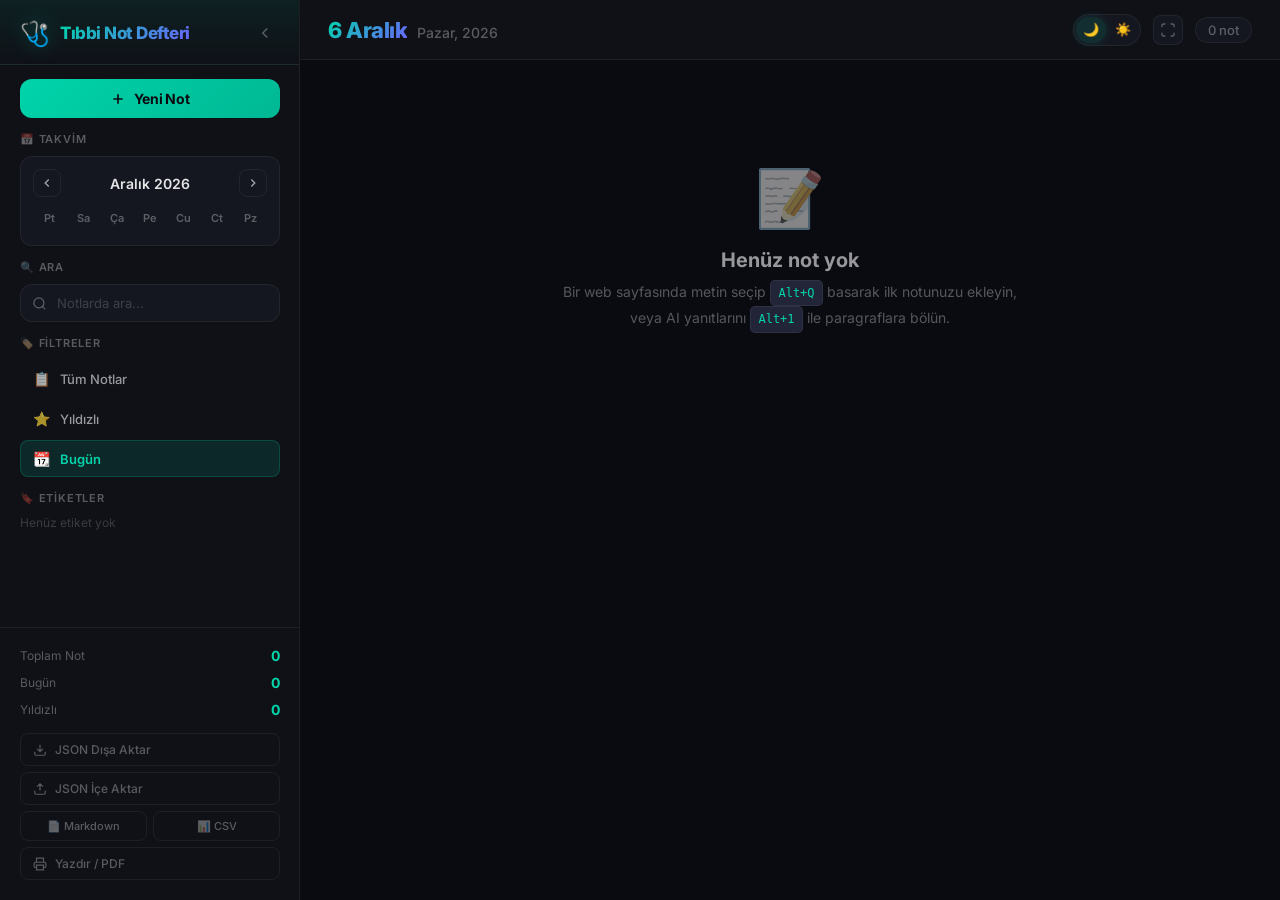
==== commit 1f85c7ca: "Gunluk varsayilan gorunum, kopyala, Markdown/CSV/Yazdir disa aktarma, tarihli yedek ve yerel hata uy" ====
--- a/app/app.html
+++ b/app/app.html
@@ -73,13 +73,13 @@
             <span>🏷️ Filtreler</span>
           </div>
           <div class="filter-buttons">
-            <button class="filter-btn active" data-filter="all">
+            <button class="filter-btn" data-filter="all">
               <span class="filter-icon">📋</span> Tüm Notlar
             </button>
             <button class="filter-btn" data-filter="starred">
               <span class="filter-icon">⭐</span> Yıldızlı
             </button>
-            <button class="filter-btn" data-filter="today">
+            <button class="filter-btn active" data-filter="today">
               <span class="filter-icon">📆</span> Bugün
             </button>
           </div>
@@ -121,6 +121,14 @@
           <button class="data-action-btn" id="importBtn">
             <svg width="14" height="14" viewBox="0 0 24 24" fill="none" stroke="currentColor" stroke-width="2"><path d="M21 15v4a2 2 0 01-2 2H5a2 2 0 01-2-2v-4M17 8l-5-5-5 5M12 3v12"/></svg>
             JSON İçe Aktar
+          </button>
+          <div class="data-action-row">
+            <button class="data-action-btn data-action-btn-sm" id="exportMdBtn" title="Görünen notları Markdown olarak indir">📄 Markdown</button>
+            <button class="data-action-btn data-action-btn-sm" id="exportCsvBtn" title="Görünen notları CSV olarak indir">📊 CSV</button>
+          </div>
+          <button class="data-action-btn" id="printBtn" title="Görünen notları yazdır veya PDF olarak kaydet">
+            <svg width="14" height="14" viewBox="0 0 24 24" fill="none" stroke="currentColor" stroke-width="2"><path d="M6 9V2h12v7M6 18H4a2 2 0 01-2-2v-5a2 2 0 012-2h16a2 2 0 012 2v5a2 2 0 01-2 2h-2M6 14h12v8H6z"/></svg>
+            Yazdır / PDF
           </button>
           <input type="file" id="importFile" accept=".json" style="display:none">
         </div>
@@ -150,6 +158,12 @@
         </div>
       </div>
 
+      <!-- Yerel kayıt hatası uyarısı -->
+      <div class="disk-error-banner hidden" id="diskErrorBanner">
+        <span class="disk-error-text">⚠️ Notlar bilgisayara (yerel dosyaya) kaydedilemiyor. Veriler tarayıcıda güvende, ama <strong>data/notlar.json</strong> güncellenmiyor. Native host kurulumunu kontrol edin.</span>
+        <button class="disk-error-close" id="diskErrorClose" title="Kapat">✕</button>
+      </div>
+
       <!-- Notes Container -->
       <div class="notes-container" id="notesContainer">
         <!-- Notes are rendered here dynamically -->
@@ -276,6 +290,7 @@
           </button>
         </div>
         <div class="read-modal-actions">
+          <button class="modal-btn modal-btn-secondary" id="readModalCopyBtn" title="Notu panoya kopyala">📋 Kopyala</button>
           <button class="modal-btn modal-btn-secondary" id="readModalEditBtn">✏️ Düzenle</button>
           <button class="modal-btn modal-btn-primary" id="readModalCloseBtn">Kapat</button>
         </div>
--- a/app/app.css
+++ b/app/app.css
@@ -557,6 +557,63 @@
   color: var(--text-secondary);
 }
 
+.data-action-row {
+  display: flex;
+  gap: 6px;
+}
+
+.data-action-btn-sm {
+  flex: 1;
+  justify-content: center;
+  padding: 7px 8px;
+  font-size: 11px;
+}
+
+/* Yerel kayıt hatası banner'ı */
+.disk-error-banner {
+  display: flex;
+  align-items: center;
+  justify-content: space-between;
+  gap: 12px;
+  margin: 14px 28px 0;
+  padding: 11px 16px;
+  background: rgba(255, 159, 67, 0.12);
+  border: 1px solid rgba(255, 159, 67, 0.4);
+  border-radius: var(--radius-sm);
+  color: var(--text-secondary);
+  font-size: 13px;
+  line-height: 1.5;
+}
+
+.disk-error-banner.hidden {
+  display: none;
+}
+
+.disk-error-text strong {
+  color: #ff9f43;
+}
+
+.disk-error-close {
+  flex-shrink: 0;
+  width: 24px;
+  height: 24px;
+  display: flex;
+  align-items: center;
+  justify-content: center;
+  background: transparent;
+  border: none;
+  border-radius: 6px;
+  color: var(--text-tertiary);
+  font-size: 14px;
+  cursor: pointer;
+  transition: all var(--transition-fast);
+}
+
+.disk-error-close:hover {
+  background: rgba(255, 159, 67, 0.18);
+  color: #ff9f43;
+}
+
 /* ==========================================
    MAIN CONTENT
    ========================================== */
@@ -747,6 +804,28 @@
 
 .notes-empty.hidden {
   display: none;
+}
+
+/* "Daha fazla göster" butonu (kademeli liste) */
+.load-more-btn {
+  align-self: center;
+  margin: 8px 0 4px;
+  padding: 10px 22px;
+  background: var(--accent-primary-dim);
+  border: 1px solid var(--border-primary);
+  border-radius: var(--radius-sm);
+  color: var(--accent-primary);
+  font-family: inherit;
+  font-size: 13px;
+  font-weight: 600;
+  cursor: pointer;
+  transition: all var(--transition-fast);
+}
+
+.load-more-btn:hover {
+  background: var(--accent-primary);
+  border-color: var(--accent-primary);
+  color: #fff;
 }
 
 .notes-empty-icon {
@@ -915,6 +994,12 @@
   background: var(--accent-primary-dim);
   border-color: var(--border-hover);
   color: var(--accent-primary);
+}
+
+.note-card-action.read-fullscreen-btn:hover {
+  background: var(--accent-secondary-dim);
+  border-color: rgba(108, 99, 255, 0.25);
+  color: var(--accent-secondary);
 }
 
 /* Card Content */
@@ -1480,15 +1565,15 @@
   white-space: nowrap;
 }
 
-/* Fullscreen mode (Browser Fullscreen API) */
-#readModal:fullscreen,
-#readModal:-webkit-full-screen {
+/* Fullscreen mode — document.documentElement tam ekrana alınıyor, modal CSS ile tam ekran gibi gösteriliyor */
+:fullscreen #readModal,
+:-webkit-full-screen #readModal {
   background: var(--bg-primary);
   padding: 0;
 }
 
-#readModal:fullscreen .read-modal,
-#readModal:-webkit-full-screen .read-modal {
+:fullscreen #readModal .read-modal,
+:-webkit-full-screen #readModal .read-modal {
   width: var(--read-modal-width, 65%) !important;
   max-width: var(--read-modal-width, 65%);
   height: 100vh;
@@ -1503,16 +1588,41 @@
   margin: 0 auto;
 }
 
-#readModal:fullscreen .read-modal .modal-body,
-#readModal:-webkit-full-screen .read-modal .modal-body {
+:fullscreen #readModal .read-modal .modal-body,
+:-webkit-full-screen #readModal .read-modal .modal-body {
   max-height: none !important;
   flex: 1;
   overflow-y: auto;
 }
 
-#readModal:fullscreen .read-modal-width-control,
-#readModal:-webkit-full-screen .read-modal-width-control {
+:fullscreen #readModal .read-modal-width-control,
+:-webkit-full-screen #readModal .read-modal-width-control {
   display: flex !important;
+}
+
+/* Tam ekranda üst ve alt çubuğu boyca kısalt (daha fazla okuma alanı) */
+:fullscreen #readModal .read-modal .modal-header,
+:-webkit-full-screen #readModal .read-modal .modal-header {
+  padding: 9px 24px;
+}
+
+:fullscreen #readModal .read-modal .modal-footer,
+:-webkit-full-screen #readModal .read-modal .modal-footer {
+  padding: 7px 24px;
+}
+
+:fullscreen #readModal .read-modal .modal-footer .modal-btn,
+:-webkit-full-screen #readModal .read-modal .modal-footer .modal-btn,
+:fullscreen #readModal .read-modal .modal-footer .modal-btn-nav,
+:-webkit-full-screen #readModal .read-modal .modal-footer .modal-btn-nav {
+  padding-top: 6px;
+  padding-bottom: 6px;
+}
+
+/* Root fullscreen olduğunda arka planı ve sidebar'ı gizle */
+:fullscreen .app-layout,
+:-webkit-full-screen .app-layout {
+  display: none;
 }
 
 /* Width control (hidden by default, shown in fullscreen) */
@@ -1548,23 +1658,30 @@
 
 .width-slider-panel {
   display: none;
+  /* Yüzen flyout: düzeni itmez, böylece toggle simgesi yerinde kalır */
+  position: absolute;
+  left: calc(100% + 8px);
+  top: 50%;
   align-items: center;
   gap: 8px;
-  margin-left: 8px;
-  padding: 4px 10px;
-  background: var(--bg-tertiary);
-  border: 1px solid var(--border-primary);
-  border-radius: 6px;
-  animation: sliderFadeIn 0.2s ease;
+  padding: 6px 12px;
+  background: var(--bg-elevated);
+  border: 1px solid var(--border-primary);
+  border-radius: 8px;
+  box-shadow: 0 8px 24px rgba(0, 0, 0, 0.3);
+  white-space: nowrap;
+  z-index: 10;
+  transform: translateY(-50%);
 }
 
 .width-slider-panel.open {
   display: flex;
-}
-
-@keyframes sliderFadeIn {
-  from { opacity: 0; transform: translateX(-5px); }
-  to { opacity: 1; transform: translateX(0); }
+  animation: sliderFlyIn 0.2s ease;
+}
+
+@keyframes sliderFlyIn {
+  from { opacity: 0; transform: translateY(-50%) translateX(-6px); }
+  to   { opacity: 1; transform: translateY(-50%) translateX(0); }
 }
 
 .width-slider {
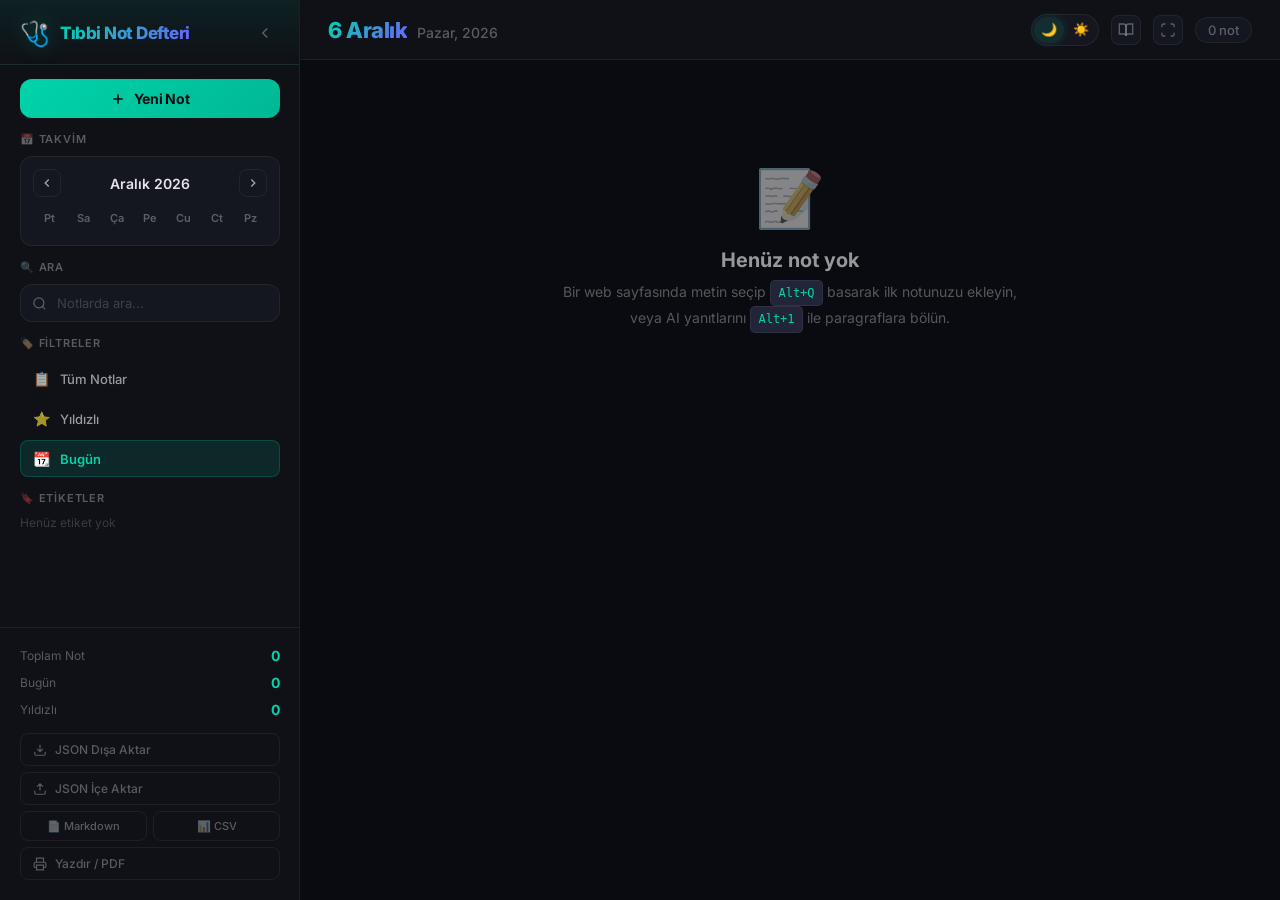
==== commit 6745520d: "Defter: Toplu Oku (tum arsiv, not not) + okuma yonu duzeltmesi - Topbar'a Toplu Oku butonu: tum notl" ====
--- a/app/app.html
+++ b/app/app.html
@@ -151,6 +151,9 @@
             <button class="topbar-theme-btn active" data-theme="dark" title="Koyu Tema">🌙</button>
             <button class="topbar-theme-btn" data-theme="light" title="Açık Tema">☀️</button>
           </div>
+          <button class="topbar-icon-btn" id="topbarReadAll" title="Toplu Oku — görünen tüm notları günlere göre tek akışta, tam ekran oku">
+            <svg width="16" height="16" viewBox="0 0 24 24" fill="none" stroke="currentColor" stroke-width="2"><path d="M2 3h6a4 4 0 0 1 4 4v14a3 3 0 0 0-3-3H2z"/><path d="M22 3h-6a4 4 0 0 0-4 4v14a3 3 0 0 1 3-3h7z"/></svg>
+          </button>
           <button class="topbar-icon-btn" id="topbarFullscreen" title="Tam Ekran">
             <svg width="16" height="16" viewBox="0 0 24 24" fill="none" stroke="currentColor" stroke-width="2"><path d="M8 3H5a2 2 0 00-2 2v3m18 0V5a2 2 0 00-2-2h-3m0 18h3a2 2 0 002-2v-3M3 16v3a2 2 0 002 2h3"/></svg>
           </button>
@@ -190,7 +193,17 @@
       <div class="modal-body">
         <div class="modal-field">
           <label class="modal-label">İçerik</label>
-          <textarea class="modal-textarea" id="editContent" rows="8"></textarea>
+          <div class="rich-toolbar" id="editToolbar">
+            <button type="button" class="rich-btn" data-cmd="bold" title="Kalın"><b>B</b></button>
+            <button type="button" class="rich-btn" data-cmd="italic" title="İtalik"><i>I</i></button>
+            <button type="button" class="rich-btn" data-cmd="underline" title="Altı çizili"><u>U</u></button>
+            <span class="rich-sep"></span>
+            <button type="button" class="rich-btn" data-cmd="insertUnorderedList" title="Madde listesi">• Liste</button>
+            <button type="button" class="rich-btn" data-cmd="formatBlock" data-value="h3" title="Başlık">H</button>
+            <span class="rich-sep"></span>
+            <button type="button" class="rich-btn" data-cmd="removeFormat" title="Biçimi temizle">✕ Biçim</button>
+          </div>
+          <div class="modal-textarea rich-editor" id="editContent" contenteditable="true"></div>
         </div>
         <div class="modal-field">
           <label class="modal-label">Kişisel Not</label>
--- a/app/app.css
+++ b/app/app.css
@@ -1346,6 +1346,77 @@
   font-size: 14px;
   color: var(--text-secondary);
   line-height: 1.6;
+}
+
+/* Zengin metin araç çubuğu + editör */
+.rich-toolbar {
+  display: flex;
+  align-items: center;
+  gap: 4px;
+  padding: 6px 8px;
+  background: var(--bg-tertiary);
+  border: 1px solid var(--border-primary);
+  border-bottom: none;
+  border-radius: var(--radius-md) var(--radius-md) 0 0;
+}
+
+.rich-btn {
+  min-width: 30px;
+  height: 28px;
+  padding: 0 8px;
+  display: inline-flex;
+  align-items: center;
+  justify-content: center;
+  background: transparent;
+  border: 1px solid transparent;
+  border-radius: 6px;
+  color: var(--text-secondary);
+  font-family: inherit;
+  font-size: 13px;
+  cursor: pointer;
+  transition: all var(--transition-fast);
+}
+
+.rich-btn:hover {
+  background: var(--accent-primary-dim);
+  border-color: var(--border-hover);
+  color: var(--accent-primary);
+}
+
+.rich-sep {
+  width: 1px;
+  height: 18px;
+  background: var(--border-primary);
+  margin: 0 4px;
+}
+
+.rich-editor {
+  min-height: 160px;
+  max-height: 340px;
+  overflow-y: auto;
+  border-radius: 0 0 var(--radius-md) var(--radius-md);
+  resize: vertical;
+}
+
+.rich-editor:empty::before {
+  content: 'Not içeriği...';
+  color: var(--text-muted);
+}
+
+.rich-editor h3 {
+  font-size: 16px;
+  margin: 8px 0 4px;
+}
+
+.rich-editor ul,
+.rich-editor ol {
+  padding-left: 22px;
+  margin: 4px 0;
+}
+
+.rich-editor img {
+  max-width: 100%;
+  height: auto;
 }
 
 .modal-footer {
@@ -1830,3 +1901,47 @@
 [data-theme="light"] .sidebar-inner::-webkit-scrollbar-thumb {
   background: rgba(0, 0, 0, 0.10);
 }
+
+/* ==========================================
+   Toplu Okuma (Read-All) — tek akışta tüm notlar
+   ========================================== */
+.read-all-day {
+  position: sticky;
+  top: -1px;
+  background: var(--bg-secondary);
+  font-size: 13px;
+  font-weight: 700;
+  color: var(--accent-primary);
+  padding: 10px 0 8px;
+  margin: 22px 0 6px;
+  border-bottom: 1px solid var(--border-primary);
+  z-index: 2;
+}
+.read-all-day:first-child { margin-top: 0; }
+
+.read-all-note {
+  padding: 14px 0;
+  border-bottom: 1px solid var(--border-primary);
+}
+.read-all-note:last-child { border-bottom: none; }
+
+.read-all-note-meta {
+  font-size: 11px;
+  font-weight: 600;
+  color: var(--text-tertiary);
+  margin-bottom: 8px;
+}
+
+.read-all-usernote {
+  margin-top: 10px;
+  font-style: italic;
+  font-size: 13px;
+  color: #b0adff;
+}
+
+.read-all-tags {
+  margin-top: 8px;
+  display: flex;
+  gap: 6px;
+  flex-wrap: wrap;
+}
